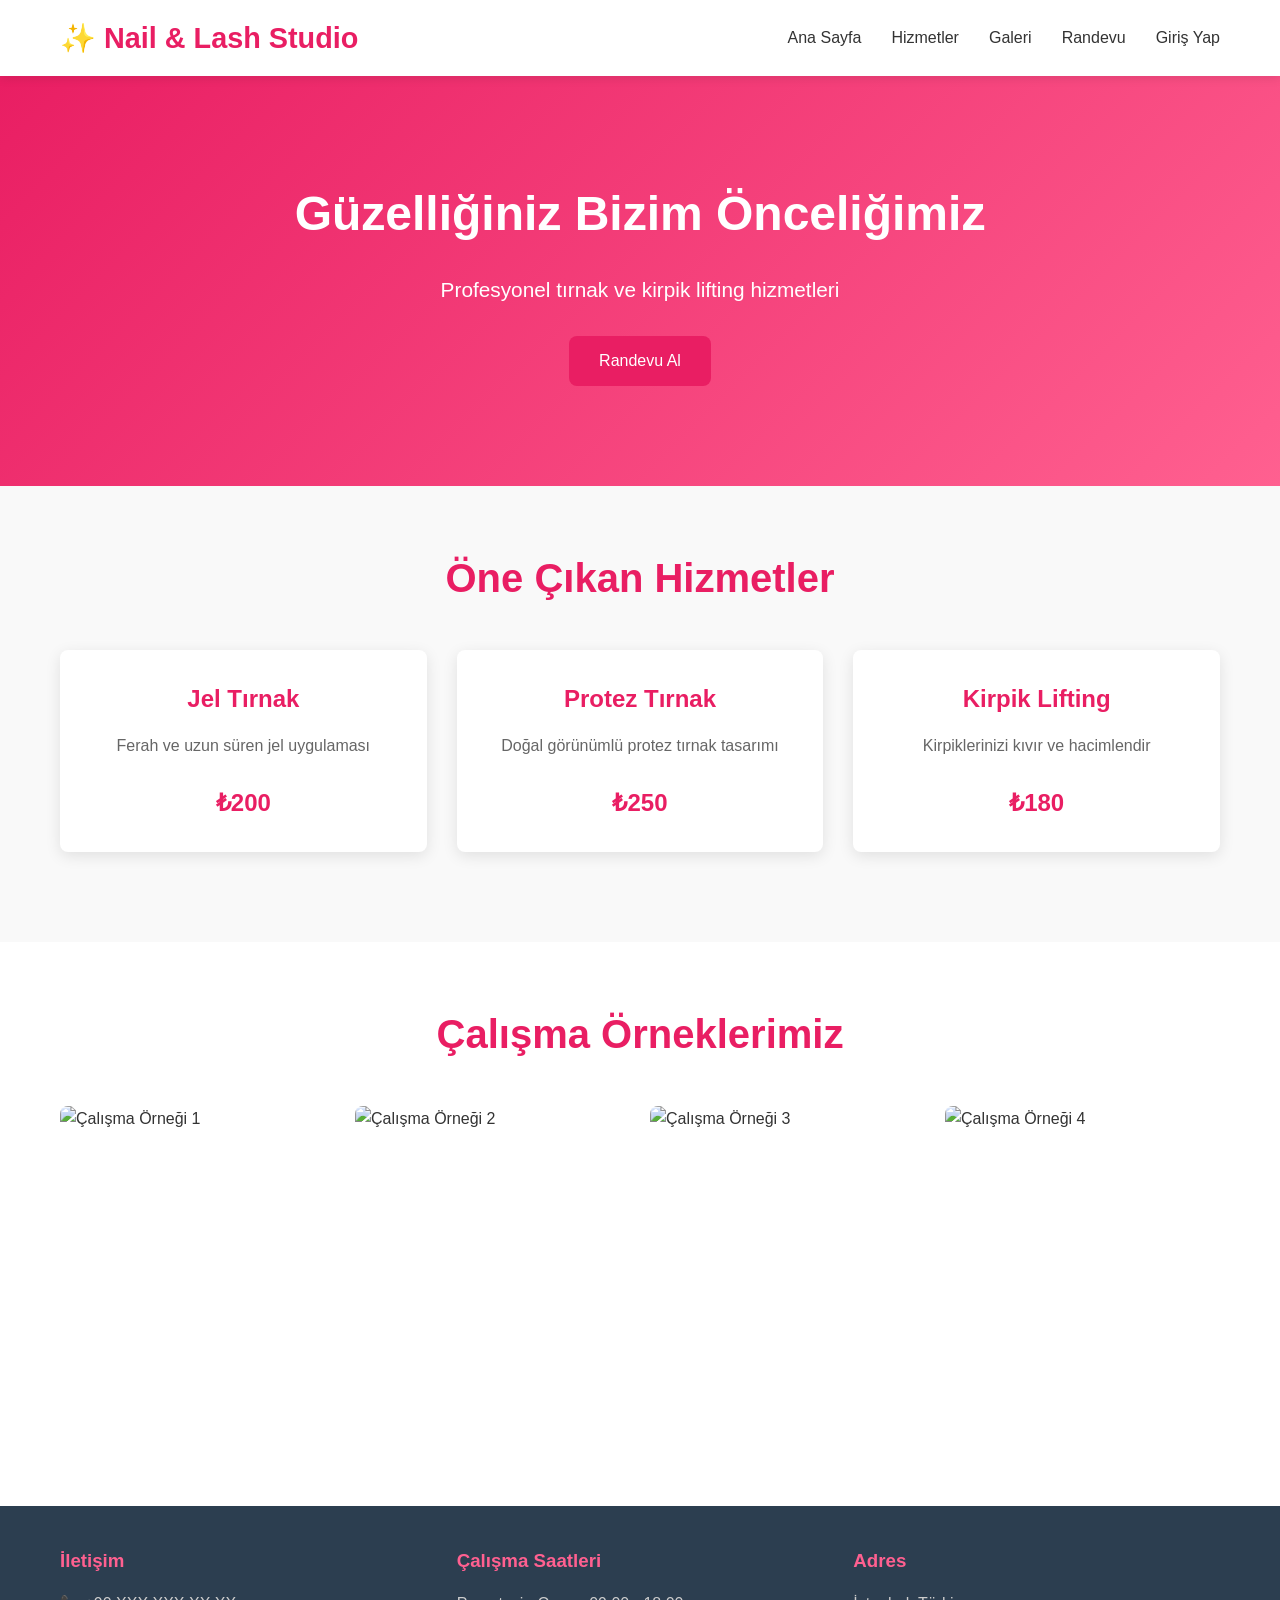
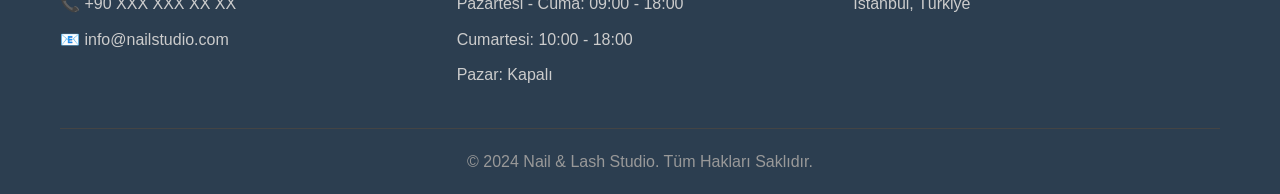
==== Frontend/index.html @ 0f63a269 "derste yapılanlar" ====
<!DOCTYPE html>
<html lang="tr">
<head>
    <meta charset="UTF-8">
    <meta name="viewport" content="width=device-width, initial-scale=1.0">
    <title>Tırnak & Kirpik Lifting - Randevu Sistemi</title>
    <link rel="stylesheet" href="css/style.css">
    <link rel="stylesheet" href="css/responsive.css">
</head>
<body>
    <!-- Navigation -->
    <nav class="navbar">
        <div class="container">
            <div class="navbar-content">
                <div class="logo">
                    <h1>✨ Nail & Lash Studio</h1>
                </div>
                <ul class="nav-menu">
                    <li><a href="index.html">Ana Sayfa</a></li>
                    <li><a href="pages/services.html">Hizmetler</a></li>
                    <li><a href="pages/gallery.html">Galeri</a></li>
                    <li><a href="pages/appointments.html">Randevu</a></li>
                    <li id="authMenu">
                        <a href="pages/login.html">Giriş Yap</a>
                    </li>
                </ul>
            </div>
        </div>
    </nav>

    <!-- Hero Section -->
    <section class="hero">
        <div class="hero-content">
            <h2>Güzelliğiniz Bizim Önceliğimiz</h2>
            <p>Profesyonel tırnak ve kirpik lifting hizmetleri</p>
            <a href="pages/appointments.html" class="btn btn-primary">Randevu Al</a>
        </div>
    </section>

    <!-- Featured Services -->
    <section class="featured-services">
        <div class="container">
            <h2>Öne Çıkan Hizmetler</h2>
            <div class="services-grid" id="servicesGrid">
                <div class="service-card">
                    <h3>Jel Tırnak</h3>
                    <p>Ferah ve uzun süren jel uygulaması</p>
                    <span class="price">₺200</span>
                </div>
                <div class="service-card">
                    <h3>Protez Tırnak</h3>
                    <p>Doğal görünümlü protez tırnak tasarımı</p>
                    <span class="price">₺250</span>
                </div>
                <div class="service-card">
                    <h3>Kirpik Lifting</h3>
                    <p>Kirpiklerinizi kıvır ve hacimlendir</p>
                    <span class="price">₺180</span>
                </div>
            </div>
        </div>
    </section>

    <!-- Gallery Preview -->
    <section class="gallery-preview">
        <div class="container">
            <h2>Çalışma Örneklerimiz</h2>
            <div class="gallery-grid" id="galleryGrid">
                <div class="gallery-item">
                    <img src="images/placeholder-1.jpg" alt="Çalışma Örneği 1">
                </div>
                <div class="gallery-item">
                    <img src="images/placeholder-2.jpg" alt="Çalışma Örneği 2">
                </div>
                <div class="gallery-item">
                    <img src="images/placeholder-3.jpg" alt="Çalışma Örneği 3">
                </div>
                <div class="gallery-item">
                    <img src="images/placeholder-4.jpg" alt="Çalışma Örneği 4">
                </div>
            </div>
        </div>
    </section>

    <!-- Footer -->
    <footer class="footer">
        <div class="container">
            <div class="footer-content">
                <div class="footer-section">
                    <h3>İletişim</h3>
                    <p>📞 +90 XXX XXX XX XX</p>
                    <p>📧 info@nailstudio.com</p>
                </div>
                <div class="footer-section">
                    <h3>Çalışma Saatleri</h3>
                    <p>Pazartesi - Cuma: 09:00 - 18:00</p>
                    <p>Cumartesi: 10:00 - 18:00</p>
                    <p>Pazar: Kapalı</p>
                </div>
                <div class="footer-section">
                    <h3>Adres</h3>
                    <p>İstanbul, Türkiye</p>
                </div>
            </div>
            <div class="footer-bottom">
                <p>&copy; 2024 Nail & Lash Studio. Tüm Hakları Saklıdır.</p>
            </div>
        </div>
    </footer>

    <script src="js/main.js"></script>
</body>
</html>
---- Frontend/css/style.css ----
/* ============ GLOBAL STYLES ============ */
:root {
    --primary-color: #e91e63;
    --secondary-color: #ff6090;
    --dark-color: #2c3e50;
    --light-color: #ecf0f1;
    --text-color: #333;
    --border-radius: 8px;
    --transition: all 0.3s ease;
}

* {
    margin: 0;
    padding: 0;
    box-sizing: border-box;
}

body {
    font-family: 'Arial', sans-serif;
    color: var(--text-color);
    line-height: 1.6;
    overflow-x: hidden;
}

.container {
    max-width: 1200px;
    margin: 0 auto;
    padding: 0 20px;
}

/* ============ BUTTONS ============ */
.btn {
    padding: 12px 30px;
    border: none;
    border-radius: var(--border-radius);
    cursor: pointer;
    font-size: 1rem;
    transition: var(--transition);
    text-decoration: none;
    display: inline-block;
}

.btn-primary {
    background-color: var(--primary-color);
    color: white;
}

.btn-primary:hover {
    background-color: #c2185b;
    transform: translateY(-2px);
    box-shadow: 0 4px 12px rgba(233, 30, 99, 0.3);
}

.btn-secondary {
    background-color: var(--secondary-color);
    color: white;
}

.btn-secondary:hover {
    background-color: var(--primary-color);
    transform: translateY(-2px);
}

/* ============ NAVBAR ============ */
.navbar {
    background-color: white;
    box-shadow: 0 2px 10px rgba(0,0,0,0.1);
    position: sticky;
    top: 0;
    z-index: 100;
}

.navbar-content {
    display: flex;
    justify-content: space-between;
    align-items: center;
    padding: 15px 0;
}

.logo h1 {
    color: var(--primary-color);
    font-size: 1.8rem;
}

.nav-menu {
    display: flex;
    list-style: none;
    gap: 30px;
}

.nav-menu a {
    color: var(--text-color);
    text-decoration: none;
    font-weight: 500;
    transition: var(--transition);
    position: relative;
}

.nav-menu a:hover,
.nav-menu a.active {
    color: var(--primary-color);
}

.nav-menu a:before {
    content: '';
    position: absolute;
    bottom: -5px;
    left: 0;
    width: 0;
    height: 2px;
    background-color: var(--primary-color);
    transition: width 0.3s ease;
}

.nav-menu a:hover:before,
.nav-menu a.active:before {
    width: 100%;
}

/* ============ HERO SECTION ============ */
.hero {
    background: linear-gradient(135deg, var(--primary-color) 0%, var(--secondary-color) 100%);
    color: white;
    text-align: center;
    padding: 100px 20px;
    min-height: 400px;
    display: flex;
    align-items: center;
    justify-content: center;
}

.hero-content h2 {
    font-size: 3rem;
    margin-bottom: 20px;
    animation: slideUp 0.8s ease;
}

.hero-content p {
    font-size: 1.3rem;
    margin-bottom: 30px;
    animation: slideUp 1s ease;
}

@keyframes slideUp {
    from {
        opacity: 0;
        transform: translateY(30px);
    }
    to {
        opacity: 1;
        transform: translateY(0);
    }
}

/* ============ FEATURED SERVICES ============ */
.featured-services {
    padding: 60px 0;
    background-color: #f9f9f9;
}

.featured-services h2,
.gallery-preview h2,
.services-section h1,
.gallery-section h1,
.appointments-section h1 {
    text-align: center;
    font-size: 2.5rem;
    margin-bottom: 40px;
    color: var(--primary-color);
}

.services-grid,
.gallery-grid {
    display: grid;
    grid-template-columns: repeat(auto-fit, minmax(300px, 1fr));
    gap: 30px;
    margin-bottom: 30px;
}

.service-card,
.service-detail-card {
    background: white;
    padding: 30px;
    border-radius: var(--border-radius);
    text-align: center;
    box-shadow: 0 4px 15px rgba(0,0,0,0.1);
    transition: var(--transition);
    cursor: pointer;
}

.service-card:hover,
.service-detail-card:hover {
    transform: translateY(-10px);
    box-shadow: 0 8px 25px rgba(233, 30, 99, 0.2);
}

.service-card h3,
.service-detail-card h3 {
    color: var(--primary-color);
    margin-bottom: 15px;
    font-size: 1.5rem;
}

.service-card p,
.service-detail-card .description {
    color: #666;
    margin-bottom: 15px;
}

.price {
    display: inline-block;
    font-size: 1.5rem;
    color: var(--primary-color);
    font-weight: bold;
    margin-top: 10px;
}

.service-info {
    display: flex;
    justify-content: space-around;
    align-items: center;
    margin: 20px 0;
    padding: 15px 0;
    border-top: 1px solid #eee;
    border-bottom: 1px solid #eee;
}

.duration {
    color: #888;
    font-size: 0.9rem;
}

/* ============ GALLERY ============ */
.gallery-preview {
    padding: 60px 0;
}

.gallery-grid,
.gallery-full-grid {
    display: grid;
    grid-template-columns: repeat(auto-fit, minmax(250px, 1fr));
    gap: 20px;
}

.gallery-item,
.gallery-full-item {
    position: relative;
    overflow: hidden;
    border-radius: var(--border-radius);
    cursor: pointer;
    height: 250px;
}

.gallery-item img,
.gallery-full-item img {
    width: 100%;
    height: 100%;
    object-fit: cover;
    transition: var(--transition);
}

.gallery-item:hover img,
.gallery-full-item:hover img {
    transform: scale(1.1);
    filter: brightness(0.8);
}

.gallery-item::after,
.gallery-full-item::after {
    content: '🔍';
    position: absolute;
    top: 50%;
    left: 50%;
    transform: translate(-50%, -50%);
    font-size: 30px;
    opacity: 0;
    transition: opacity 0.3s ease;
}

.gallery-item:hover::after,
.gallery-full-item:hover::after {
    opacity: 1;
}

/* ============ LIGHTBOX ============ */
.lightbox {
    display: none;
    position: fixed;
    z-index: 1000;
    padding-top: 50px;
    left: 0;
    top: 0;
    width: 100%;
    height: 100%;
    overflow: auto;
    background-color: rgba(0,0,0,0.9);
}

.lightbox-content {
    margin: auto;
    display: block;
    width: 80%;
    max-width: 700px;
    animation: zoom 0.3s;
}

.caption {
    margin: auto;
    display: block;
    width: 80%;
    max-width: 700px;
    text-align: center;
    color: #ccc;
    padding: 10px 0;
}

.close {
    position: absolute;
    top: 15px;
    right: 35px;
    color: #f1f1f1;
    font-size: 40px;
    font-weight: bold;
    cursor: pointer;
    transition: 0.3s;
}

.close:hover,
.close:focus {
    color: #bbb;
}

@keyframes zoom {
    from {
        transform: scale(0);
    }
    to {
        transform: scale(1);
    }
}

/* ============ FORMS ============ */
.form-group {
    margin-bottom: 20px;
}

.form-group label {
    display: block;
    margin-bottom: 8px;
    font-weight: 600;
    color: var(--dark-color);
}

.form-group input,
.form-group textarea,
.form-group select {
    width: 100%;
    padding: 12px;
    border: 1px solid #ddd;
    border-radius: var(--border-radius);
    font-size: 1rem;
    transition: var(--transition);
}

.form-group input:focus,
.form-group textarea:focus,
.form-group select:focus {
    outline: none;
    border-color: var(--primary-color);
    box-shadow: 0 0 5px rgba(233, 30, 99, 0.3);
}

/* ============ APPOINTMENTS FORM ============ */
.appointments-section {
    padding: 60px 0;
    background-color: #f9f9f9;
}

.appointment-form-container {
    background: white;
    padding: 40px;
    border-radius: var(--border-radius);
    box-shadow: 0 4px 15px rgba(0,0,0,0.1);
    max-width: 600px;
    margin: 0 auto 40px;
}

.appointment-form {
    display: flex;
    flex-direction: column;
    gap: 0;
}

/* ============ FILTER SECTION ============ */
.filter-section {
    display: flex;
    justify-content: center;
    gap: 15px;
    margin-bottom: 40px;
    flex-wrap: wrap;
}

.filter-btn {
    padding: 10px 20px;
    border: 2px solid var(--primary-color);
    background-color: white;
    color: var(--primary-color);
    border-radius: 25px;
    cursor: pointer;
    transition: var(--transition);
    font-weight: 600;
}

.filter-btn:hover,
.filter-btn.active {
    background-color: var(--primary-color);
    color: white;
}

/* ============ AUTH SECTION ============ */
.auth-section {
    display: flex;
    justify-content: center;
    align-items: center;
    min-height: calc(100vh - 200px);
    padding: 40px 0;
}

.auth-container {
    width: 100%;
    max-width: 500px;
    padding: 0 20px;
}

.auth-form-wrapper {
    background: white;
    padding: 40px;
    border-radius: var(--border-radius);
    box-shadow: 0 4px 15px rgba(0,0,0,0.1);
}

.auth-form {
    display: none;
}

.auth-form.active {
    display: block;
    animation: fadeIn 0.3s ease;
}

.auth-form h2 {
    color: var(--primary-color);
    margin-bottom: 30px;
    text-align: center;
}

.auth-form p {
    text-align: center;
    margin-top: 20px;
    color: #666;
}

.auth-form a {
    color: var(--primary-color);
    text-decoration: none;
    font-weight: 600;
}

.auth-message {
    margin-top: 20px;
    padding: 15px;
    border-radius: var(--border-radius);
    text-align: center;
    display: none;
}

.auth-message.success {
    background-color: #d4edda;
    color: #155724;
    display: block;
}

.auth-message.error {
    background-color: #f8d7da;
    color: #721c24;
    display: block;
}

@keyframes fadeIn {
    from {
        opacity: 0;
    }
    to {
        opacity: 1;
    }
}

/* ============ FOOTER ============ */
.footer {
    background-color: var(--dark-color);
    color: white;
    padding: 40px 0 20px;
    margin-top: 60px;
}

.footer-content {
    display: grid;
    grid-template-columns: repeat(auto-fit, minmax(250px, 1fr));
    gap: 30px;
    margin-bottom: 30px;
}

.footer-section h3 {
    margin-bottom: 15px;
    color: var(--secondary-color);
}

.footer-section p {
    color: #ccc;
    margin-bottom: 10px;
}

.footer-bottom {
    text-align: center;
    padding-top: 20px;
    border-top: 1px solid #444;
    color: #999;
}

/* ============ HISTORY LIST ============ */
.history-list {
    display: grid;
    gap: 20px;
}

.history-item {
    background: white;
    padding: 20px;
    border-radius: var(--border-radius);
    border-left: 4px solid var(--primary-color);
    box-shadow: 0 2px 10px rgba(0,0,0,0.05);
}

.history-item h4 {
    color: var(--primary-color);
    margin-bottom: 10px;
}

.history-item p {
    color: #666;
    margin: 5px 0;
    font-size: 0.95rem;
}

.history-item .status {
    display: inline-block;
    padding: 5px 15px;
    border-radius: 20px;
    font-size: 0.85rem;
    font-weight: 600;
    margin-top: 10px;
}

.status.pending {
    background-color: #fff3cd;
    color: #856404;
}

.status.confirmed {
    background-color: #d4edda;
    color: #155724;
}

.status.completed {
    background-color: #d1ecf1;
    color: #0c5460;
}

.status.cancelled {
    background-color: #f8d7da;
    color: #721c24;
}
---- Frontend/css/responsive.css ----
/* ============ RESPONSIVE DESIGN ============ */

/* Tablets (768px and below) */
@media (max-width: 768px) {
    .nav-menu {
        flex-direction: column;
        gap: 15px;
        padding: 20px 0;
    }

    .hero-content h2 {
        font-size: 2rem;
    }

    .hero-content p {
        font-size: 1.1rem;
    }

    .hero {
        padding: 60px 20px;
        min-height: 300px;
    }

    .featured-services h2,
    .gallery-preview h2,
    .services-section h1,
    .gallery-section h1,
    .appointments-section h1 {
        font-size: 2rem;
    }

    .services-grid,
    .gallery-grid,
    .gallery-full-grid {
        grid-template-columns: 1fr;
    }

    .service-card,
    .service-detail-card {
        padding: 20px;
    }

    .filter-section {
        flex-direction: column;
        gap: 10px;
    }

    .filter-btn {
        width: 100%;
    }

    .appointment-form-container {
        padding: 20px;
    }

    .footer-content {
        grid-template-columns: 1fr;
        gap: 20px;
    }

    .services-full-grid {
        grid-template-columns: 1fr;
    }
}

/* Mobile Phones (576px and below) */
@media (max-width: 576px) {
    .logo h1 {
        font-size: 1.3rem;
    }

    .nav-menu {
        gap: 10px;
    }

    .nav-menu a {
        font-size: 0.95rem;
    }

    .hero-content h2 {
        font-size: 1.5rem;
        margin-bottom: 15px;
    }

    .hero-content p {
        font-size: 0.95rem;
        margin-bottom: 20px;
    }

    .btn {
        padding: 10px 20px;
        font-size: 0.9rem;
    }

    .featured-services h2,
    .gallery-preview h2,
    .services-section h1,
    .gallery-section h1,
    .appointments-section h1 {
        font-size: 1.5rem;
        margin-bottom: 25px;
    }

    .service-card h3,
    .service-detail-card h3 {
        font-size: 1.2rem;
    }

    .price {
        font-size: 1.2rem;
    }

    .gallery-item,
    .gallery-full-item {
        height: 200px;
    }

    .lightbox-content {
        width: 95%;
    }

    .caption {
        width: 95%;
    }

    .auth-form-wrapper {
        padding: 20px;
    }

    .auth-form h2 {
        font-size: 1.5rem;
        margin-bottom: 20px;
    }

    .form-group {
        margin-bottom: 15px;
    }

    .service-info {
        flex-direction: column;
        gap: 10px;
    }

    .history-item {
        padding: 15px;
        border-left-width: 3px;
    }

    .filter-section {
        gap: 8px;
    }

    .footer-section h3 {
        font-size: 1rem;
    }

    .footer-section p {
        font-size: 0.9rem;
    }
}

/* Extra Small Devices (320px and below) */
@media (max-width: 320px) {
    .container {
        padding: 0 10px;
    }

    .logo h1 {
        font-size: 1rem;
    }

    .nav-menu {
        gap: 5px;
    }

    .nav-menu a {
        font-size: 0.85rem;
    }

    .hero-content h2 {
        font-size: 1.2rem;
    }

    .hero-content p {
        font-size: 0.85rem;
    }

    .featured-services h2,
    .gallery-preview h2 {
        font-size: 1.3rem;
    }

    .service-card,
    .service-detail-card {
        padding: 15px;
    }

    .btn {
        padding: 8px 15px;
        font-size: 0.85rem;
    }
}

/* ============ LANDSCAPE MODE ============ */
@media (max-height: 600px) and (orientation: landscape) {
    .hero {
        padding: 40px 20px;
        min-height: 250px;
    }

    .hero-content h2 {
        font-size: 1.8rem;
        margin-bottom: 10px;
    }

    .hero-content p {
        font-size: 0.9rem;
        margin-bottom: 15px;
    }
}

/* ============ HIGH RESOLUTION DISPLAYS ============ */
@media (min-width: 1920px) {
    .container {
        max-width: 1400px;
    }

    .featured-services h2,
    .gallery-preview h2,
    .services-section h1,
    .gallery-section h1,
    .appointments-section h1 {
        font-size: 3rem;
    }

    .hero-content h2 {
        font-size: 3.5rem;
    }

    .service-card,
    .service-detail-card {
        padding: 40px;
    }

    .gallery-item,
    .gallery-full-item {
        height: 350px;
    }
}

/* ============ PRINT STYLES ============ */
@media print {
    .navbar,
    .footer,
    .btn,
    .filter-section {
        display: none;
    }

    body {
        background-color: white;
    }

    .service-card,
    .service-detail-card,
    .history-item {
        page-break-inside: avoid;
        border: 1px solid #ddd;
    }
}

/* ============ TOUCH DEVICE OPTIMIZATIONS ============ */
@media (hover: none) and (pointer: coarse) {
    .btn {
        padding: 15px 30px;
    }

    .filter-btn {
        padding: 12px 24px;
    }

    .service-card,
    .service-detail-card {
        padding: 35px;
    }

    /* Add tap feedback */
    .btn:active,
    .filter-btn:active {
        transform: scale(0.98);
    }
}
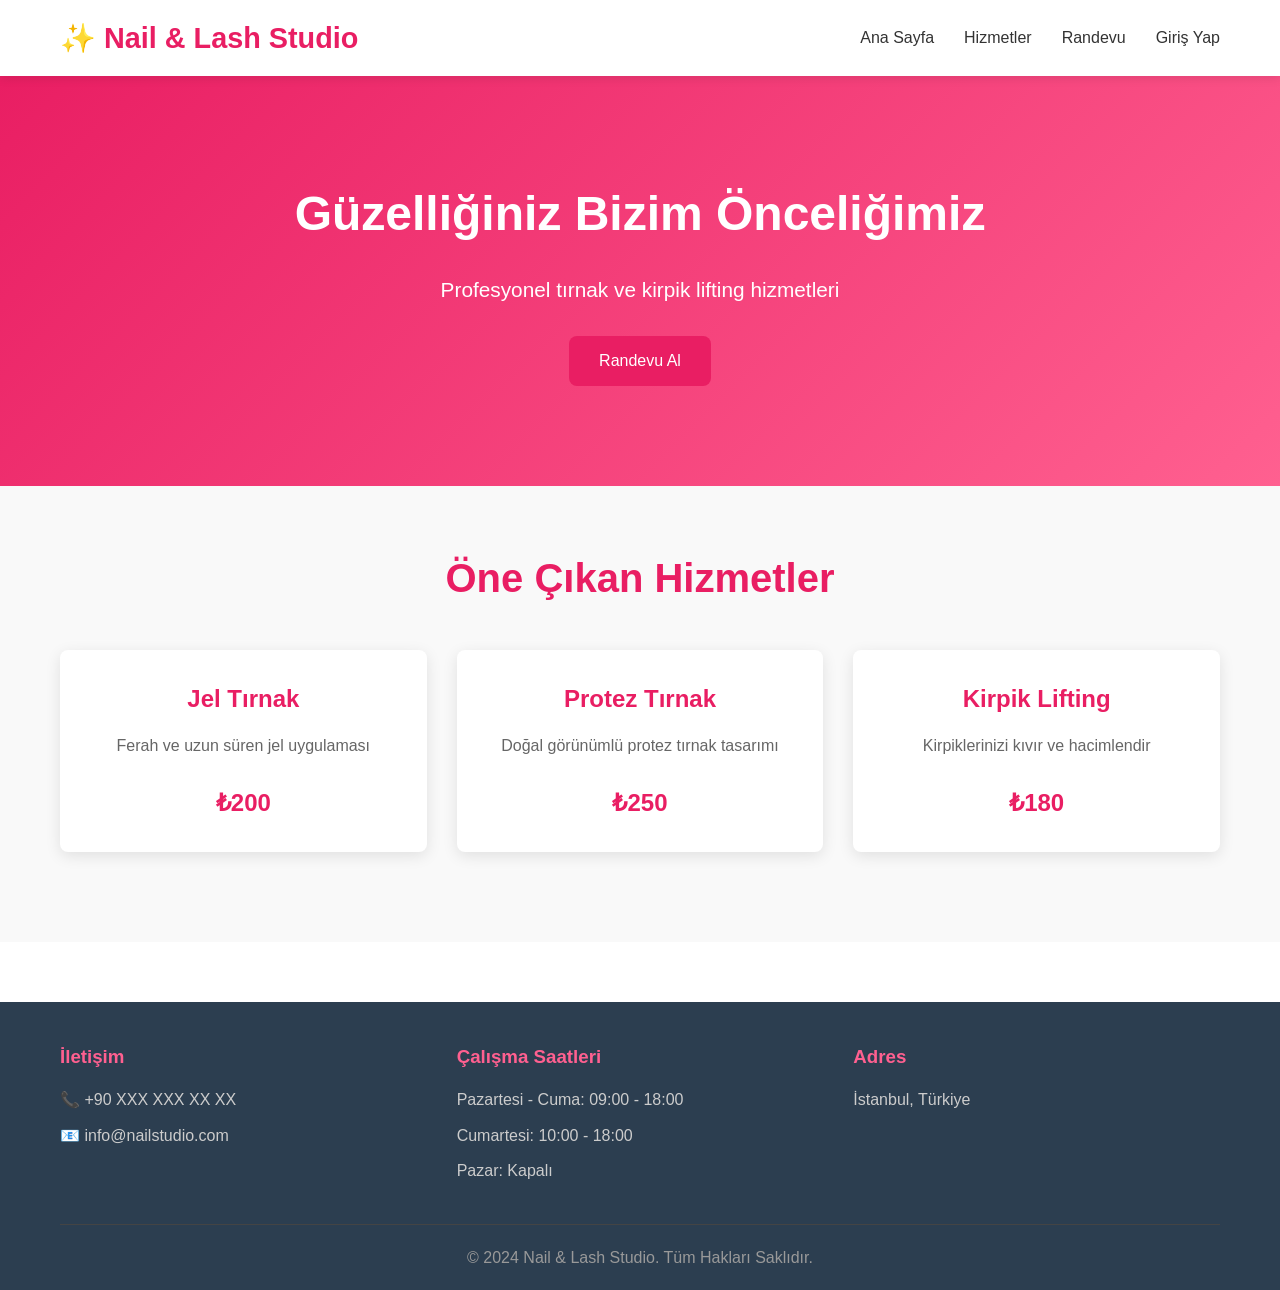
==== commit 86629c8f: "aa" ====
--- a/Frontend/index.html
+++ b/Frontend/index.html
@@ -18,7 +18,6 @@
                 <ul class="nav-menu">
                     <li><a href="index.html">Ana Sayfa</a></li>
                     <li><a href="pages/services.html">Hizmetler</a></li>
-                    <li><a href="pages/gallery.html">Galeri</a></li>
                     <li><a href="pages/appointments.html">Randevu</a></li>
                     <li id="authMenu">
                         <a href="pages/login.html">Giriş Yap</a>
@@ -61,27 +60,6 @@
         </div>
     </section>
 
-    <!-- Gallery Preview -->
-    <section class="gallery-preview">
-        <div class="container">
-            <h2>Çalışma Örneklerimiz</h2>
-            <div class="gallery-grid" id="galleryGrid">
-                <div class="gallery-item">
-                    <img src="images/placeholder-1.jpg" alt="Çalışma Örneği 1">
-                </div>
-                <div class="gallery-item">
-                    <img src="images/placeholder-2.jpg" alt="Çalışma Örneği 2">
-                </div>
-                <div class="gallery-item">
-                    <img src="images/placeholder-3.jpg" alt="Çalışma Örneği 3">
-                </div>
-                <div class="gallery-item">
-                    <img src="images/placeholder-4.jpg" alt="Çalışma Örneği 4">
-                </div>
-            </div>
-        </div>
-    </section>
-
     <!-- Footer -->
     <footer class="footer">
         <div class="container">
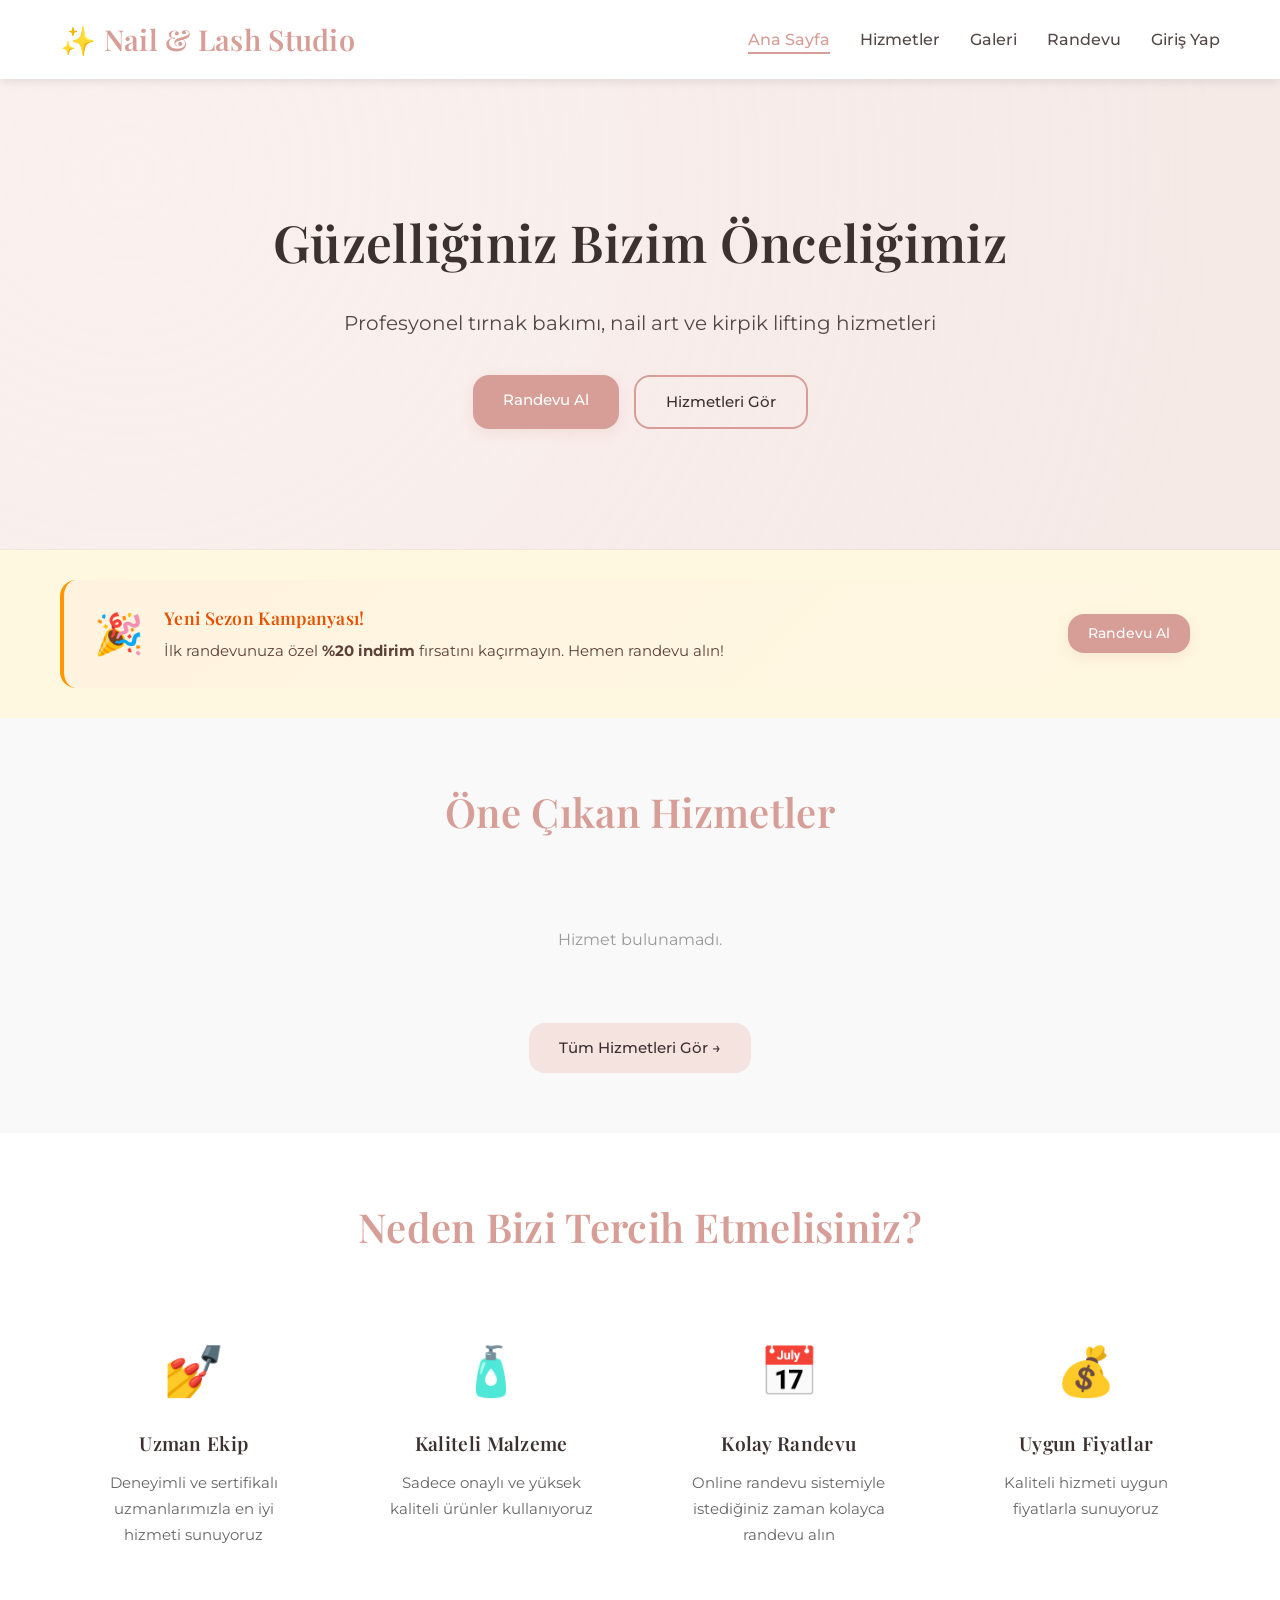
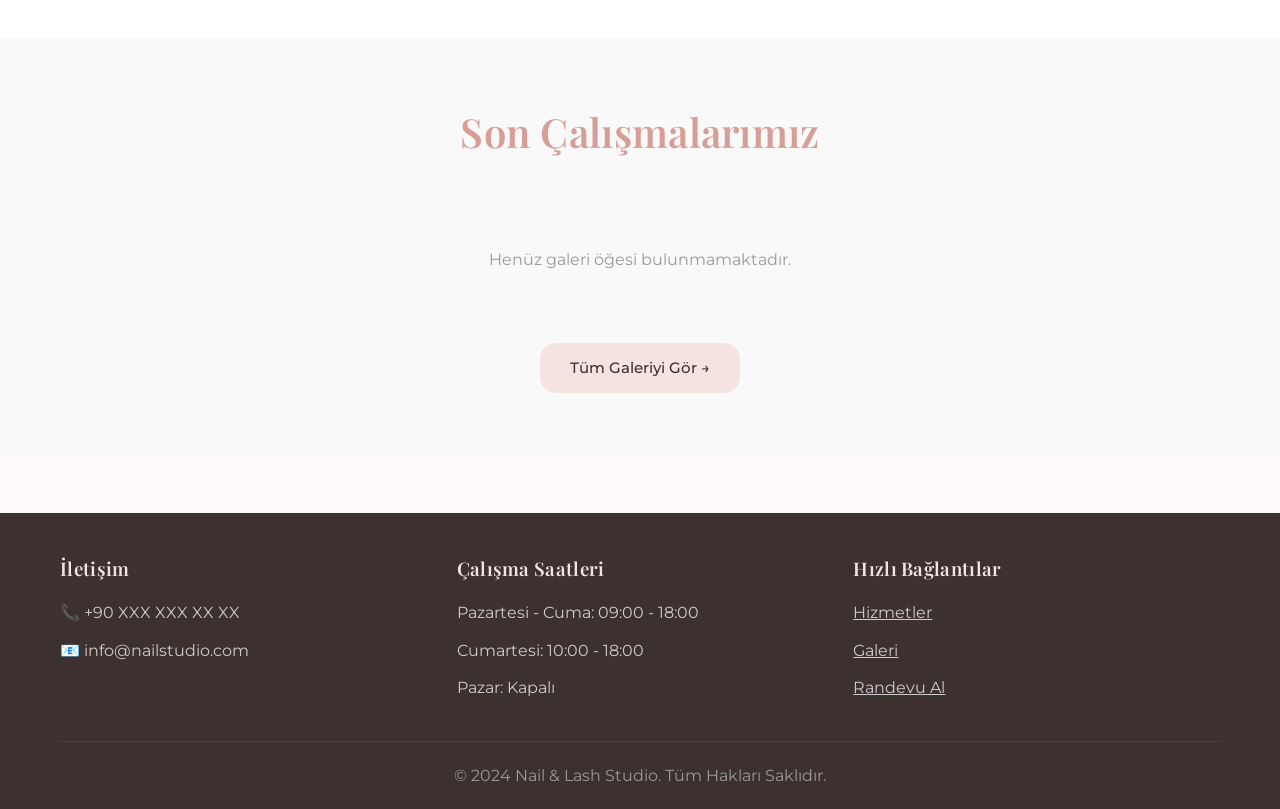
==== commit 76cbad7d: "Proje tamamlandi: Galeri, kullanici yonetimi, randevu yetkilendirme, admin paneli ve gorsel olcu aya" ====
--- a/Frontend/index.html
+++ b/Frontend/index.html
@@ -3,7 +3,8 @@
 <head>
     <meta charset="UTF-8">
     <meta name="viewport" content="width=device-width, initial-scale=1.0">
-    <title>Tırnak & Kirpik Lifting - Randevu Sistemi</title>
+    <meta name="description" content="Nail & Lash Studio - Profesyonel tırnak bakımı, nail art, protez tırnak ve kirpik lifting hizmetleri. Online randevu alın.">
+    <title>Nail & Lash Studio — Tırnak & Kirpik Lifting Randevu Sistemi</title>
     <link rel="stylesheet" href="css/style.css">
     <link rel="stylesheet" href="css/responsive.css">
 </head>
@@ -15,9 +16,15 @@
                 <div class="logo">
                     <h1>✨ Nail & Lash Studio</h1>
                 </div>
-                <ul class="nav-menu">
-                    <li><a href="index.html">Ana Sayfa</a></li>
+                <button class="hamburger" id="hamburgerBtn" onclick="toggleMobileMenu()">
+                    <span></span>
+                    <span></span>
+                    <span></span>
+                </button>
+                <ul class="nav-menu" id="navMenu">
+                    <li><a href="index.html" class="active">Ana Sayfa</a></li>
                     <li><a href="pages/services.html">Hizmetler</a></li>
+                    <li><a href="pages/gallery.html">Galeri</a></li>
                     <li><a href="pages/appointments.html">Randevu</a></li>
                     <li id="authMenu">
                         <a href="pages/login.html">Giriş Yap</a>
@@ -31,31 +38,81 @@
     <section class="hero">
         <div class="hero-content">
             <h2>Güzelliğiniz Bizim Önceliğimiz</h2>
-            <p>Profesyonel tırnak ve kirpik lifting hizmetleri</p>
-            <a href="pages/appointments.html" class="btn btn-primary">Randevu Al</a>
-        </div>
-    </section>
-
-    <!-- Featured Services -->
+            <p>Profesyonel tırnak bakımı, nail art ve kirpik lifting hizmetleri</p>
+            <div class="hero-buttons">
+                <a href="pages/appointments.html" class="btn btn-primary">Randevu Al</a>
+                <a href="pages/services.html" class="btn btn-outline">Hizmetleri Gör</a>
+            </div>
+        </div>
+    </section>
+
+    <!-- Announcements / Campaigns -->
+    <section class="announcements">
+        <div class="container">
+            <div class="announcement-banner">
+                <div class="announcement-icon">🎉</div>
+                <div class="announcement-text">
+                    <h3>Yeni Sezon Kampanyası!</h3>
+                    <p>İlk randevunuza özel <strong>%20 indirim</strong> fırsatını kaçırmayın. Hemen randevu alın!</p>
+                </div>
+                <a href="pages/appointments.html" class="btn btn-primary btn-sm">Randevu Al</a>
+            </div>
+        </div>
+    </section>
+
+    <!-- Featured Services (Dynamic) -->
     <section class="featured-services">
         <div class="container">
             <h2>Öne Çıkan Hizmetler</h2>
             <div class="services-grid" id="servicesGrid">
-                <div class="service-card">
-                    <h3>Jel Tırnak</h3>
-                    <p>Ferah ve uzun süren jel uygulaması</p>
-                    <span class="price">₺200</span>
-                </div>
-                <div class="service-card">
-                    <h3>Protez Tırnak</h3>
-                    <p>Doğal görünümlü protez tırnak tasarımı</p>
-                    <span class="price">₺250</span>
-                </div>
-                <div class="service-card">
-                    <h3>Kirpik Lifting</h3>
-                    <p>Kirpiklerinizi kıvır ve hacimlendir</p>
-                    <span class="price">₺180</span>
-                </div>
+                <!-- API'den dinamik yüklenecek -->
+                <p class="loading-text">Hizmetler yükleniyor...</p>
+            </div>
+            <div class="section-cta">
+                <a href="pages/services.html" class="btn btn-secondary">Tüm Hizmetleri Gör →</a>
+            </div>
+        </div>
+    </section>
+
+    <!-- Why Choose Us -->
+    <section class="why-us">
+        <div class="container">
+            <h2>Neden Bizi Tercih Etmelisiniz?</h2>
+            <div class="features-grid">
+                <div class="feature-card">
+                    <div class="feature-icon">💅</div>
+                    <h3>Uzman Ekip</h3>
+                    <p>Deneyimli ve sertifikalı uzmanlarımızla en iyi hizmeti sunuyoruz</p>
+                </div>
+                <div class="feature-card">
+                    <div class="feature-icon">🧴</div>
+                    <h3>Kaliteli Malzeme</h3>
+                    <p>Sadece onaylı ve yüksek kaliteli ürünler kullanıyoruz</p>
+                </div>
+                <div class="feature-card">
+                    <div class="feature-icon">📅</div>
+                    <h3>Kolay Randevu</h3>
+                    <p>Online randevu sistemiyle istediğiniz zaman kolayca randevu alın</p>
+                </div>
+                <div class="feature-card">
+                    <div class="feature-icon">💰</div>
+                    <h3>Uygun Fiyatlar</h3>
+                    <p>Kaliteli hizmeti uygun fiyatlarla sunuyoruz</p>
+                </div>
+            </div>
+        </div>
+    </section>
+
+    <!-- Gallery Preview -->
+    <section class="gallery-preview">
+        <div class="container">
+            <h2>Son Çalışmalarımız</h2>
+            <div class="gallery-grid" id="galleryPreview">
+                <!-- API'den dinamik yüklenecek -->
+                <p class="loading-text">Galeri yükleniyor...</p>
+            </div>
+            <div class="section-cta">
+                <a href="pages/gallery.html" class="btn btn-secondary">Tüm Galeriyi Gör →</a>
             </div>
         </div>
     </section>
@@ -76,8 +133,10 @@
                     <p>Pazar: Kapalı</p>
                 </div>
                 <div class="footer-section">
-                    <h3>Adres</h3>
-                    <p>İstanbul, Türkiye</p>
+                    <h3>Hızlı Bağlantılar</h3>
+                    <p><a href="pages/services.html" style="color:#ccc;">Hizmetler</a></p>
+                    <p><a href="pages/gallery.html" style="color:#ccc;">Galeri</a></p>
+                    <p><a href="pages/appointments.html" style="color:#ccc;">Randevu Al</a></p>
                 </div>
             </div>
             <div class="footer-bottom">
@@ -87,5 +146,58 @@
     </footer>
 
     <script src="js/main.js"></script>
+    <script>
+        // Ana sayfa — hizmetleri API'den dinamik çek
+        document.addEventListener('DOMContentLoaded', async function() {
+            await loadFeaturedServices();
+            await loadGalleryPreview();
+        });
+
+        async function loadFeaturedServices() {
+            const grid = document.getElementById('servicesGrid');
+            const services = await apiCall('/services');
+            
+            if (services && services.length > 0) {
+                grid.innerHTML = '';
+                // İlk 3 hizmeti göster
+                services.slice(0, 3).forEach(service => {
+                    const card = document.createElement('div');
+                    card.className = 'service-card';
+                    card.onclick = () => { 
+                        sessionStorage.setItem('selectedServiceId', service.id);
+                        window.location.href = 'pages/appointments.html'; 
+                    };
+                    card.innerHTML = `
+                        <h3>${service.name}</h3>
+                        <p>${service.description || ''}</p>
+                        <span class="price">₺${service.price}</span>
+                        <span class="duration-badge">⏱️ ${service.durationMinutes} dk</span>
+                    `;
+                    grid.appendChild(card);
+                });
+            } else {
+                grid.innerHTML = '<p class="no-data">Hizmet bulunamadı.</p>';
+            }
+        }
+
+        async function loadGalleryPreview() {
+            const grid = document.getElementById('galleryPreview');
+            const items = await apiCall('/gallery');
+
+            if (items && items.length > 0) {
+                grid.innerHTML = '';
+                // Son 4 galeri öğesini göster
+                items.slice(0, 4).forEach(item => {
+                    const imageUrl = `${API_URL.replace('/api', '')}${item.imageUrl}`;
+                    const div = document.createElement('div');
+                    div.className = 'gallery-item';
+                    div.innerHTML = `<img src="${imageUrl}" alt="${item.description || 'Tırnak modeli'}" loading="lazy">`;
+                    grid.appendChild(div);
+                });
+            } else {
+                grid.innerHTML = '<p class="no-data">Henüz galeri öğesi bulunmamaktadır.</p>';
+            }
+        }
+    </script>
 </body>
 </html>
--- a/Frontend/css/style.css
+++ b/Frontend/css/style.css
@@ -1,12 +1,16 @@
 /* ============ GLOBAL STYLES ============ */
+@import url('https://fonts.googleapis.com/css2?family=Montserrat:wght@300;400;500;600;700&family=Playfair+Display:ital,wght@0,400;0,600;0,700;1,400&display=swap');
+
 :root {
-    --primary-color: #e91e63;
-    --secondary-color: #ff6090;
-    --dark-color: #2c3e50;
-    --light-color: #ecf0f1;
-    --text-color: #333;
-    --border-radius: 8px;
-    --transition: all 0.3s ease;
+    --primary-color: #d69e96; /* Muted soft blush rose */
+    --secondary-color: #f5e3e0; /* Very soft cream rose */
+    --accent-color: #c9827a; /* Slightly deeper accent rose */
+    --dark-color: #3d3130; /* Warm cocoa charcoal */
+    --light-color: #fdfaf9; /* Creamy milk white background */
+    --text-color: #544847; /* Soft cocoa text */
+    --border-radius: 16px; /* Smooth rounded corners */
+    --transition: all 0.4s cubic-bezier(0.16, 1, 0.3, 1);
+    --box-shadow: 0 12px 30px rgba(61, 49, 48, 0.05); /* Soft premium shadow */
 }
 
 * {
@@ -16,10 +20,18 @@
 }
 
 body {
-    font-family: 'Arial', sans-serif;
+    font-family: 'Montserrat', -apple-system, BlinkMacSystemFont, 'Segoe UI', sans-serif;
     color: var(--text-color);
-    line-height: 1.6;
+    background-color: var(--light-color);
+    line-height: 1.7;
     overflow-x: hidden;
+}
+
+h1, h2, h3, h4, h5, h6, .logo h1, .hero-content h2 {
+    font-family: 'Playfair Display', serif;
+    font-weight: 600;
+    color: var(--dark-color);
+    letter-spacing: 0.3px;
 }
 
 .container {
@@ -34,7 +46,9 @@
     border: none;
     border-radius: var(--border-radius);
     cursor: pointer;
-    font-size: 1rem;
+    font-size: 0.95rem;
+    font-weight: 500;
+    font-family: inherit;
     transition: var(--transition);
     text-decoration: none;
     display: inline-block;
@@ -43,22 +57,43 @@
 .btn-primary {
     background-color: var(--primary-color);
     color: white;
+    box-shadow: 0 4px 15px rgba(214, 158, 150, 0.2);
 }
 
 .btn-primary:hover {
-    background-color: #c2185b;
+    background-color: var(--accent-color);
     transform: translateY(-2px);
-    box-shadow: 0 4px 12px rgba(233, 30, 99, 0.3);
+    box-shadow: 0 8px 25px rgba(214, 158, 150, 0.35);
 }
 
 .btn-secondary {
     background-color: var(--secondary-color);
-    color: white;
+    color: var(--dark-color);
 }
 
 .btn-secondary:hover {
     background-color: var(--primary-color);
+    color: white;
     transform: translateY(-2px);
+    box-shadow: 0 8px 25px rgba(214, 158, 150, 0.25);
+}
+
+.btn-outline {
+    background-color: transparent;
+    color: var(--dark-color);
+    border: 2px solid var(--primary-color);
+}
+
+.btn-outline:hover {
+    background-color: var(--primary-color);
+    color: white;
+    transform: translateY(-2px);
+    box-shadow: 0 8px 25px rgba(214, 158, 150, 0.25);
+}
+
+.btn-sm {
+    padding: 8px 20px;
+    font-size: 0.85rem;
 }
 
 /* ============ NAVBAR ============ */
@@ -117,28 +152,76 @@
     width: 100%;
 }
 
+/* Hamburger Menu */
+.hamburger {
+    display: none;
+    flex-direction: column;
+    gap: 5px;
+    background: none;
+    border: none;
+    cursor: pointer;
+    padding: 5px;
+    z-index: 101;
+}
+
+.hamburger span {
+    display: block;
+    width: 25px;
+    height: 3px;
+    background-color: var(--dark-color);
+    border-radius: 3px;
+    transition: var(--transition);
+}
+
+.hamburger.active span:nth-child(1) {
+    transform: rotate(45deg) translate(5px, 6px);
+}
+
+.hamburger.active span:nth-child(2) {
+    opacity: 0;
+}
+
+.hamburger.active span:nth-child(3) {
+    transform: rotate(-45deg) translate(5px, -6px);
+}
+
 /* ============ HERO SECTION ============ */
 .hero {
-    background: linear-gradient(135deg, var(--primary-color) 0%, var(--secondary-color) 100%);
-    color: white;
-    text-align: center;
-    padding: 100px 20px;
-    min-height: 400px;
+    background: radial-gradient(circle at 10% 20%, rgba(245, 227, 224, 0.4) 0%, rgba(214, 158, 150, 0.18) 90%);
+    color: var(--dark-color);
+    text-align: center;
+    padding: 120px 20px;
+    min-height: 450px;
     display: flex;
     align-items: center;
     justify-content: center;
+    border-bottom: 1px solid rgba(214, 158, 150, 0.15);
 }
 
 .hero-content h2 {
-    font-size: 3rem;
+    font-size: 3.2rem;
+    font-family: 'Playfair Display', serif;
+    color: var(--dark-color);
     margin-bottom: 20px;
     animation: slideUp 0.8s ease;
 }
 
 .hero-content p {
-    font-size: 1.3rem;
-    margin-bottom: 30px;
+    font-size: 1.25rem;
+    color: var(--text-color);
+    margin-bottom: 35px;
+    max-width: 600px;
+    margin-left: auto;
+    margin-right: auto;
     animation: slideUp 1s ease;
+}
+
+.hero-buttons {
+    display: flex;
+    gap: 15px;
+    justify-content: center;
+    flex-wrap: wrap;
+    animation: slideUp 1.2s ease;
 }
 
 @keyframes slideUp {
@@ -152,7 +235,60 @@
     }
 }
 
-/* ============ FEATURED SERVICES ============ */
+/* ============ ANNOUNCEMENTS ============ */
+.announcements {
+    padding: 30px 0;
+    background-color: #fff8e1;
+}
+
+.announcement-banner {
+    display: flex;
+    align-items: center;
+    gap: 20px;
+    padding: 20px 30px;
+    background: linear-gradient(135deg, #fff3e0, #fff8e1);
+    border-radius: var(--border-radius);
+    border-left: 4px solid #ff9800;
+}
+
+.announcement-icon {
+    font-size: 2.5rem;
+    flex-shrink: 0;
+}
+
+.announcement-text {
+    flex: 1;
+}
+
+.announcement-text h3 {
+    color: #e65100;
+    margin-bottom: 5px;
+    font-size: 1.1rem;
+}
+
+.announcement-text p {
+    color: #5d4037;
+    font-size: 0.95rem;
+}
+
+.service-card,
+.service-detail-card {
+    background: white;
+    padding: 30px;
+    border-radius: var(--border-radius);
+    text-align: center;
+    border: 1px solid rgba(214, 158, 150, 0.15);
+    box-shadow: var(--box-shadow);
+    transition: var(--transition);
+    cursor: pointer;
+}
+
+.service-card:hover,
+.service-detail-card:hover {
+    transform: translateY(-6px);
+    box-shadow: 0 15px 35px rgba(214, 158, 150, 0.25);
+    border-color: rgba(214, 158, 150, 0.4);
+}
 .featured-services {
     padding: 60px 0;
     background-color: #f9f9f9;
@@ -162,7 +298,8 @@
 .gallery-preview h2,
 .services-section h1,
 .gallery-section h1,
-.appointments-section h1 {
+.appointments-section h1,
+.why-us h2 {
     text-align: center;
     font-size: 2.5rem;
     margin-bottom: 40px;
@@ -177,22 +314,7 @@
     margin-bottom: 30px;
 }
 
-.service-card,
-.service-detail-card {
-    background: white;
-    padding: 30px;
-    border-radius: var(--border-radius);
-    text-align: center;
-    box-shadow: 0 4px 15px rgba(0,0,0,0.1);
-    transition: var(--transition);
-    cursor: pointer;
-}
-
-.service-card:hover,
-.service-detail-card:hover {
-    transform: translateY(-10px);
-    box-shadow: 0 8px 25px rgba(233, 30, 99, 0.2);
-}
+
 
 .service-card h3,
 .service-detail-card h3 {
@@ -213,6 +335,13 @@
     color: var(--primary-color);
     font-weight: bold;
     margin-top: 10px;
+}
+
+.duration-badge {
+    display: inline-block;
+    margin-left: 10px;
+    font-size: 0.9rem;
+    color: #888;
 }
 
 .service-info {
@@ -230,8 +359,66 @@
     font-size: 0.9rem;
 }
 
+.section-cta {
+    text-align: center;
+    margin-top: 30px;
+}
+
+.loading-text,
+.no-data {
+    text-align: center;
+    color: #999;
+    grid-column: 1 / -1;
+    padding: 40px;
+}
+
+/* ============ WHY US SECTION ============ */
+.why-us {
+    padding: 60px 0;
+    background-color: white;
+}
+
+.features-grid {
+    display: grid;
+    grid-template-columns: repeat(auto-fit, minmax(250px, 1fr));
+    gap: 30px;
+}
+
+.feature-card {
+    text-align: center;
+    padding: 30px;
+    border-radius: var(--border-radius);
+    transition: var(--transition);
+}
+
+.feature-card:hover {
+    background-color: #f9f9f9;
+    transform: translateY(-5px);
+}
+
+.feature-icon {
+    font-size: 3rem;
+    margin-bottom: 15px;
+}
+
+.feature-card h3 {
+    color: var(--dark-color);
+    margin-bottom: 10px;
+    font-size: 1.2rem;
+}
+
+.feature-card p {
+    color: #666;
+    font-size: 0.95rem;
+}
+
 /* ============ GALLERY ============ */
 .gallery-preview {
+    padding: 60px 0;
+    background-color: #f9f9f9;
+}
+
+.gallery-section {
     padding: 60px 0;
 }
 
@@ -359,6 +546,7 @@
     border: 1px solid #ddd;
     border-radius: var(--border-radius);
     font-size: 1rem;
+    font-family: inherit;
     transition: var(--transition);
 }
 
@@ -367,7 +555,7 @@
 .form-group select:focus {
     outline: none;
     border-color: var(--primary-color);
-    box-shadow: 0 0 5px rgba(233, 30, 99, 0.3);
+    box-shadow: 0 0 0 4px rgba(214, 158, 150, 0.15);
 }
 
 /* ============ APPOINTMENTS FORM ============ */
@@ -380,7 +568,8 @@
     background: white;
     padding: 40px;
     border-radius: var(--border-radius);
-    box-shadow: 0 4px 15px rgba(0,0,0,0.1);
+    border: 1px solid rgba(214, 158, 150, 0.15);
+    box-shadow: var(--box-shadow);
     max-width: 600px;
     margin: 0 auto 40px;
 }
@@ -409,6 +598,7 @@
     cursor: pointer;
     transition: var(--transition);
     font-weight: 600;
+    font-family: inherit;
 }
 
 .filter-btn:hover,
@@ -417,6 +607,13 @@
     color: white;
 }
 
+/* ============ SERVICES FULL GRID ============ */
+.services-full-grid {
+    display: grid;
+    grid-template-columns: repeat(auto-fit, minmax(300px, 1fr));
+    gap: 30px;
+}
+
 /* ============ AUTH SECTION ============ */
 .auth-section {
     display: flex;
@@ -436,7 +633,8 @@
     background: white;
     padding: 40px;
     border-radius: var(--border-radius);
-    box-shadow: 0 4px 15px rgba(0,0,0,0.1);
+    border: 1px solid rgba(214, 158, 150, 0.15);
+    box-shadow: var(--box-shadow);
 }
 
 .auth-form {
@@ -580,3 +778,23 @@
     background-color: #f8d7da;
     color: #721c24;
 }
+
+/* ============ USER MENU ============ */
+.user-menu {
+    display: flex;
+    align-items: center;
+    gap: 15px;
+}
+
+.user-menu span {
+    font-weight: 500;
+    color: var(--dark-color);
+}
+
+.user-menu a {
+    color: var(--primary-color);
+    text-decoration: none;
+    font-weight: 600;
+    font-size: 0.9rem;
+}
+
